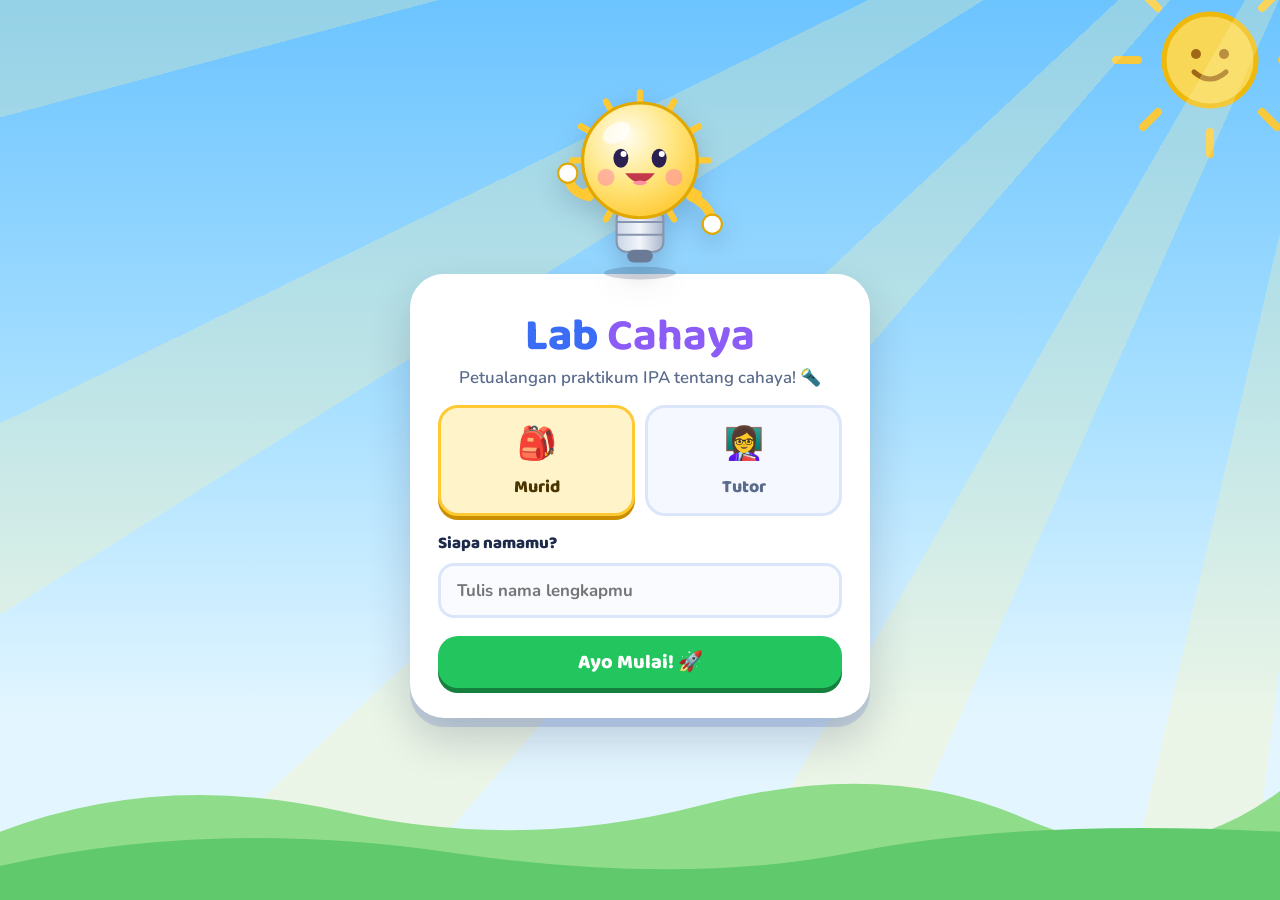
==== index.html @ dfbf9191 "Add files via upload" ====
<!doctype html>
<html lang="id"><head><meta charset="utf-8"><meta name="viewport" content="width=device-width,initial-scale=1">
<title>Masuk – Lab Cahaya</title><link rel="stylesheet" href="style.css"></head>
<body>
<div class="login"><div class="lbox">
  <div id="mas"></div>
  <div class="lcard">
    <h1 class="brandname" id="bn"></h1>
    <p class="tag">Petualangan praktikum IPA tentang cahaya! 🔦</p>
    <div class="roles">
      <button type="button" class="role on" id="tS"><span>🎒</span>Murid</button>
      <button type="button" class="role" id="tT"><span>👩‍🏫</span>Tutor</button>
    </div>
    <form id="fS">
      <label for="nama">Siapa namamu?</label>
      <input id="nama" placeholder="Tulis nama lengkapmu" required autocomplete="name">
      <div class="row"><button class="btn green big block wiggle">Ayo Mulai! 🚀</button></div>
    </form>
    <form id="fT" class="hidden">
      <label for="pw">Kata sandi tutor</label>
      <input id="pw" type="password" required>
      <p id="err" class="err"></p>
      <div class="row" style="margin-top:6px"><button class="btn big block">Masuk sebagai Tutor</button></div>
    </form>
  </div>
</div></div>
<script src="app.js"></script><script src="deco.js"></script>
<script>
DECO.scenery();
mas.innerHTML = DECO.mascot();
/* huruf melompat bergantian */
let i = 0; bn.innerHTML = [..."Lab "].map(c => `<span style="--i:${i++}">${c === " " ? "&nbsp;" : c}</span>`).join("") + "<b>" + [..."Cahaya"].map(c => `<span style="--i:${i++}">${c}</span>`).join("") + "</b>";
const u = getUser();
if (u) location.href = u.role === "tutor" ? "tutor.html" : "siswa.html";
tS.onclick = () => { tS.classList.add("on"); tT.classList.remove("on"); fS.classList.remove("hidden"); fT.classList.add("hidden"); };
tT.onclick = () => { tT.classList.add("on"); tS.classList.remove("on"); fT.classList.remove("hidden"); fS.classList.add("hidden"); };
fS.onsubmit = e => { e.preventDefault(); save("lms_user", { role: "siswa", nama: nama.value.trim() }); location.href = "siswa.html"; };
fT.onsubmit = e => {
  e.preventDefault();
  if (pw.value === CONFIG.PASSWORD_TUTOR) { save("lms_user", { role: "tutor", nama: "Tutor" }); location.href = "tutor.html"; }
  else err.textContent = "Kata sandi salah, coba lagi ya.";
};
</script></body></html>
---- style.css ----
@import url('https://fonts.googleapis.com/css2?family=Baloo+2:wght@600;700;800&family=Nunito:wght@500;700;800&display=swap');
:root{--ink:#1e2a4a;--mute:#5b6b8c;--blue:#3b6cf6;--blue-d:#2548b8;--purple:#8b5cf6;--green:#22c55e;--green-d:#15803d;--yellow:#ffc933;--yellow-d:#c98f00;--red:#ff5d73;--red-d:#c43049;--card:#fff;--line:#dbe6fb;
 --head:'Baloo 2','Trebuchet MS','Comic Sans MS',system-ui,sans-serif;--body:'Nunito','Segoe UI',system-ui,sans-serif}
*{box-sizing:border-box}
html{scroll-behavior:smooth}
body{margin:0;font-family:var(--body);font-weight:600;color:var(--ink);min-height:100vh;background:linear-gradient(180deg,#6cc4ff 0%,#a9e0ff 45%,#e3f6ff 80%);background-attachment:fixed;overflow-x:hidden;position:relative}
h1,h2,h3{font-family:var(--head);font-weight:800;margin:0;line-height:1.1}
a{color:inherit}
.hidden{display:none!important}

/* ---------- latar ---------- */
.scenery{position:fixed;inset:0;z-index:0;pointer-events:none;overflow:hidden}
.sunbox{position:absolute;top:-40px;right:-30px;opacity:.95}
.cl{position:absolute;opacity:.95;animation:drift linear infinite}
.cl.c1{top:12%;left:-200px;animation-duration:70s}
.cl.c2{top:30%;left:-200px;animation-duration:95s;animation-delay:-40s}
.cl.c3{top:6%;left:-260px;animation-duration:120s;animation-delay:-80s;opacity:.8}
@keyframes drift{to{transform:translateX(calc(100vw + 460px))}}
.beams{position:absolute;inset:-20%;background:repeating-conic-gradient(from 0deg at 92% -6%,rgba(255,244,170,.28) 0 6deg,transparent 6deg 17deg);animation:sway 14s ease-in-out infinite alternate;transform-origin:92% 0}
@keyframes sway{from{transform:rotate(-5deg)}to{transform:rotate(6deg)}}
.fl{position:absolute;bottom:-60px;animation:floatup linear infinite;opacity:0}
@keyframes floatup{0%{transform:translateY(0) rotate(0);opacity:0}10%{opacity:.8}90%{opacity:.8}100%{transform:translateY(-110vh) rotate(40deg);opacity:0}}
.hills{position:absolute;left:0;right:0;bottom:0;width:100%;height:150px}
header.appbar,main,footer.foot{position:relative;z-index:2}

/* ---------- tombol ---------- */
.btn{font-family:var(--head);font-weight:800;font-size:1.05rem;border:0;border-radius:16px;padding:11px 22px;cursor:pointer;color:#fff;background:var(--blue);box-shadow:0 5px 0 var(--blue-d);text-decoration:none;display:inline-flex;align-items:center;gap:8px;justify-content:center;transition:transform .12s,box-shadow .12s,filter .12s;line-height:1.1}
.btn:hover{filter:brightness(1.07);transform:translateY(-2px);box-shadow:0 7px 0 var(--blue-d)}
.btn:active{transform:translateY(4px);box-shadow:0 1px 0 var(--blue-d)}
.btn.green{background:var(--green);box-shadow:0 5px 0 var(--green-d)}.btn.green:hover{box-shadow:0 7px 0 var(--green-d)}.btn.green:active{box-shadow:0 1px 0 var(--green-d)}
.btn.yellow{background:var(--yellow);color:#4a3500;box-shadow:0 5px 0 var(--yellow-d)}.btn.yellow:hover{box-shadow:0 7px 0 var(--yellow-d)}.btn.yellow:active{box-shadow:0 1px 0 var(--yellow-d)}
.btn.red{background:var(--red);box-shadow:0 5px 0 var(--red-d)}
.btn.sec{background:#fff;color:var(--blue);box-shadow:0 5px 0 #b9c9f5;border:2px solid #cddbfb}
.btn.big{font-size:1.25rem;padding:15px 30px;border-radius:20px}
.btn.block{width:100%}
.btn[disabled]{filter:grayscale(.6);opacity:.65;cursor:default;transform:none}
.wiggle{animation:wiggle 2.6s ease-in-out infinite}
@keyframes wiggle{0%,86%,100%{transform:rotate(0)}90%{transform:rotate(-3deg)}94%{transform:rotate(3deg)}98%{transform:rotate(-2deg)}}

/* ---------- bilah atas ---------- */
header.appbar{display:flex;justify-content:space-between;align-items:center;gap:12px;flex-wrap:wrap;max-width:1120px;margin:14px auto 0;padding:8px 14px;background:rgba(255,255,255,.88);backdrop-filter:blur(8px);border-radius:24px;box-shadow:0 6px 0 rgba(37,72,184,.12),0 10px 28px rgba(30,42,74,.12);border:2px solid #fff;width:calc(100% - 28px)}
.logo{display:flex;align-items:center;gap:8px;font-family:var(--head);font-weight:800;font-size:1.45rem;color:var(--blue);text-decoration:none}
.logo .mascot{width:42px;height:auto}
.logo b{color:var(--purple)}
.user{display:flex;align-items:center;gap:10px}
.ava{width:40px;height:40px;border-radius:50%;display:grid;place-items:center;font-family:var(--head);font-size:1.25rem;font-weight:800;color:#fff;background:linear-gradient(135deg,var(--purple),var(--blue));border:3px solid #fff;box-shadow:0 2px 8px rgba(0,0,0,.2)}
.uname{font-family:var(--head);font-weight:700;font-size:1.05rem}
main{max-width:1120px;margin:0 auto;padding:22px 14px 90px}

/* ---------- mascot ---------- */
.mascot{display:block;overflow:visible}
.m-rays{transform-origin:80px 70px;animation:spin 18s linear infinite}
.m-body{animation:bob 2.6s ease-in-out infinite;transform-origin:80px 170px}
.m-eyes{transform-origin:80px 68px;animation:blink 4.2s infinite}
.m-armL{transform-origin:32px 104px;animation:wave 1.4s ease-in-out infinite}
.m-armR{transform-origin:128px 104px;animation:wave2 2.8s ease-in-out infinite}
.m-shadow{animation:shadow 2.6s ease-in-out infinite;transform-origin:80px 176px}
@keyframes spin{to{transform:rotate(360deg)}}
@keyframes bob{0%,100%{transform:translateY(0) scale(1,1)}50%{transform:translateY(-8px) scale(1.01,.99)}}
@keyframes blink{0%,92%,100%{transform:scaleY(1)}95%{transform:scaleY(.08)}}
@keyframes wave{0%,100%{transform:rotate(0)}50%{transform:rotate(-22deg)}}
@keyframes wave2{0%,100%{transform:rotate(0)}50%{transform:rotate(8deg)}}
@keyframes shadow{0%,100%{transform:scaleX(1);opacity:1}50%{transform:scaleX(.8);opacity:.6}}

/* ---------- gerak ilustrasi ---------- */
.a-spin{animation:spin 16s linear infinite}
.a-beam{animation:beam 1.8s ease-in-out infinite}
.a-glow{animation:beam 1.6s ease-in-out infinite;transform-box:fill-box;transform-origin:center}
@keyframes beam{0%,100%{opacity:1}50%{opacity:.55}}
.a-flow{animation:flow 1s linear infinite}
@keyframes flow{to{stroke-dashoffset:-26}}
.a-twinkle{animation:twinkle 2s ease-in-out infinite;transform-box:fill-box;transform-origin:center}
@keyframes twinkle{0%,100%{opacity:0;transform:scale(.4) rotate(0)}50%{opacity:1;transform:scale(1.2) rotate(30deg)}}
.a-wave{animation:waveX 2.2s ease-in-out infinite alternate}
@keyframes waveX{from{transform:translateX(-10px)}to{transform:translateX(6px)}}
.a-sway{animation:sway2 3.4s ease-in-out infinite alternate}
@keyframes sway2{from{transform:rotate(-3deg)}to{transform:rotate(3deg)}}
.a-bub{animation:bub 3s ease-in infinite}.a-bub.b2{animation-delay:1s}.a-bub.b3{animation-delay:2s}
@keyframes bub{0%{transform:translateY(10px);opacity:0}20%{opacity:.9}100%{transform:translateY(-52px);opacity:0}}
.rb line{animation:rbow 2.4s ease-in-out infinite;animation-delay:var(--d)}
@keyframes rbow{0%,100%{opacity:1}50%{opacity:.45}}

/* ---------- sapaan murid ---------- */
.hello{display:flex;gap:22px;align-items:center;margin:8px 0 26px;flex-wrap:wrap}
.hello .mascot{width:150px;flex:none;filter:drop-shadow(0 8px 10px rgba(30,42,74,.18))}
.bubble{position:relative;flex:1;min-width:260px;background:#fff;border-radius:28px;padding:20px 24px;box-shadow:0 6px 0 rgba(37,72,184,.12),0 14px 30px rgba(30,42,74,.12);border:3px solid #fff}
.bubble:before{content:"";position:absolute;left:-18px;top:46px;border:14px solid transparent;border-right-color:#fff;border-left:0}
.bubble h1{font-size:clamp(1.7rem,4.2vw,2.5rem);color:var(--blue)}
.bubble h1 em{font-style:normal;color:var(--purple)}
.bubble p{margin:6px 0 12px;color:var(--mute);font-size:1.08rem}
.stat3{display:flex;gap:10px;flex-wrap:wrap}
.pillstat{display:inline-flex;align-items:center;gap:8px;background:#f1f6ff;border:2px solid var(--line);border-radius:999px;padding:6px 14px;font-family:var(--head);font-weight:800;font-size:1.05rem}
.pillstat b{color:var(--blue);font-size:1.25rem}
.sech{display:inline-block;font-size:clamp(1.4rem,3vw,1.9rem);color:#fff;background:var(--blue);padding:6px 22px;border-radius:18px;box-shadow:0 5px 0 var(--blue-d);margin:0 0 10px}
.sec-sub{color:#12306e;margin:0 0 18px;font-size:1.08rem;text-shadow:0 1px 0 rgba(255,255,255,.7)}

/* ---------- kartu tema ---------- */
.cards{display:grid;grid-template-columns:repeat(auto-fill,minmax(300px,1fr));gap:24px}
.tcard{text-decoration:none;color:var(--ink);position:relative;background:#fff;border-radius:30px;overflow:hidden;box-shadow:0 8px 0 rgba(37,72,184,.14),0 18px 36px rgba(30,42,74,.16);border:4px solid #fff;display:flex;flex-direction:column;opacity:0;animation:rise .6s cubic-bezier(.2,1.2,.4,1) forwards;transition:transform .2s}
.tcard:hover{transform:translateY(-8px) rotate(-.6deg)}
.tcard:nth-child(2n):hover{transform:translateY(-8px) rotate(.6deg)}
@keyframes rise{from{opacity:0;transform:translateY(40px) scale(.94)}to{opacity:1;transform:none}}
.tart{position:relative;aspect-ratio:320/190;overflow:hidden}
.tart svg{display:block;width:100%;height:100%}
.ipa{position:absolute;left:12px;top:12px;background:var(--purple);color:#fff;font-family:var(--head);font-weight:800;border-radius:999px;padding:3px 14px;font-size:.95rem;box-shadow:0 3px 0 #5b36c4}
.num{position:absolute;right:12px;top:10px;width:38px;height:38px;border-radius:50%;background:var(--yellow);color:#4a3500;font-family:var(--head);font-weight:800;font-size:1.3rem;display:grid;place-items:center;box-shadow:0 3px 0 var(--yellow-d)}
.tbody{padding:16px 20px 20px;text-align:center;display:flex;flex-direction:column;gap:8px;flex:1}
.tbody small{color:var(--mute);font-weight:800;font-size:.95rem}
.tbody h3{font-size:1.45rem}
.dots{display:flex;justify-content:center;gap:8px;margin:2px 0}
.dot{display:flex;flex-direction:column;align-items:center;gap:2px;font-size:.78rem;color:var(--mute);font-weight:800}
.dot i{font-style:normal;width:38px;height:38px;border-radius:50%;display:grid;place-items:center;font-size:1.2rem;background:#eef3ff;border:3px dashed #b7c7ee;filter:grayscale(1);opacity:.7}
.dot.ok i{background:#d9f9e3;border:3px solid var(--green);filter:none;opacity:1;animation:pop .6s cubic-bezier(.2,1.6,.4,1)}
@keyframes pop{from{transform:scale(0)}to{transform:scale(1)}}
.pbar{height:14px;border-radius:99px;background:#e6edfb;overflow:hidden;margin-top:4px}
.pbar i{display:block;height:100%;border-radius:99px;background:repeating-linear-gradient(115deg,rgba(255,255,255,.35) 0 8px,transparent 8px 16px),linear-gradient(90deg,#34d399,#22c55e);background-size:32px 100%,100% 100%;animation:stripes 1s linear infinite;transition:width 1s}
@keyframes stripes{to{background-position:32px 0,0 0}}
.tbody .btn{margin-top:auto}
.tcard.done:after{content:"⭐ Selesai!";position:absolute;right:-34px;top:22px;transform:rotate(38deg);background:var(--green);color:#fff;font-family:var(--head);font-weight:800;padding:3px 40px;box-shadow:0 3px 8px rgba(0,0,0,.2);font-size:.85rem}

/* ---------- halaman tema ---------- */
.ttl{display:flex;gap:16px;align-items:center;margin:4px 0 18px;flex-wrap:wrap}
.ttl .tart{width:150px;border-radius:22px;border:4px solid #fff;box-shadow:0 5px 0 rgba(37,72,184,.18);flex:none}
.ttl h1{color:#1c3f87;text-shadow:0 3px 0 #fff,0 0 12px rgba(255,255,255,.8);font-size:clamp(1.6rem,4vw,2.4rem)}
.ttl small{display:block;font-family:var(--head);font-weight:800;font-size:1.05rem;color:#1c3f87}
.stepper{display:flex;gap:10px;align-items:stretch;margin-bottom:18px;flex-wrap:wrap}
.stp{flex:1;min-width:150px;display:flex;align-items:center;gap:10px;background:#fff;border:3px solid #fff;border-radius:20px;padding:10px 14px;cursor:pointer;font-family:var(--head);font-weight:800;font-size:1.05rem;color:var(--mute);box-shadow:0 5px 0 rgba(37,72,184,.14);transition:transform .15s}
.stp:hover{transform:translateY(-3px)}
.stp .sn{width:38px;height:38px;border-radius:50%;display:grid;place-items:center;background:#e6edfb;color:var(--blue);font-size:1.2rem;flex:none;position:relative}
.stp.on{background:var(--yellow);color:#3a2900;box-shadow:0 5px 0 var(--yellow-d)}
.stp.on .sn{background:#fff;color:#c98f00;animation:bob2 1.6s ease-in-out infinite}
.stp.ok .sn{background:var(--green);color:#fff}
.stp.ok .sn:after{content:"✓"}
.stp.ok .sn span{display:none}
@keyframes bob2{0%,100%{transform:scale(1)}50%{transform:scale(1.14)}}
.panel{background:#fff;border-radius:30px;border:4px solid #fff;box-shadow:0 8px 0 rgba(37,72,184,.14),0 18px 36px rgba(30,42,74,.14);padding:20px;animation:rise .45s cubic-bezier(.2,1.2,.4,1) both;opacity:1}
.panel h3{font-size:1.5rem;color:var(--blue)}
.panel .lead{margin:4px 0 14px;color:var(--mute);font-size:1.08rem}
.tv{background:#1e2a4a;border-radius:24px;padding:12px 12px 22px;position:relative;box-shadow:0 6px 0 #11182e}
.tv:after{content:"";position:absolute;left:50%;bottom:7px;width:60px;height:5px;margin-left:-30px;border-radius:9px;background:#445581}
.frame{width:100%;border:0;border-radius:14px;background:#000;aspect-ratio:16/9;min-height:260px;display:block}
.monitor{background:#1e2a4a;border-radius:24px;padding:0 0 10px;box-shadow:0 6px 0 #11182e;overflow:hidden}
.monbar{display:flex;align-items:center;gap:7px;padding:10px 16px;color:#cfe0ff;font-family:var(--head);font-weight:700}
.monbar i{width:12px;height:12px;border-radius:50%;background:#ff5d73}.monbar i:nth-child(2){background:#ffc933}.monbar i:nth-child(3){background:#22c55e}
.monbar span{margin-left:8px}
.frame.lab{aspect-ratio:auto;height:700px;border-radius:0 0 14px 14px;background:#0b1530}
.kosong{padding:28px 20px;text-align:center;background:linear-gradient(135deg,#fff7d6,#ffeaa8);border-radius:22px;border:3px dashed #f0b400;display:flex;flex-direction:column;align-items:center;gap:6px}
.kosong .mascot{width:110px}.kosong b{font-family:var(--head);font-size:1.3rem}
.hint{font-size:.95rem;color:var(--mute);margin:10px 4px 0}
.row{display:flex;gap:12px;flex-wrap:wrap;align-items:center;margin-top:18px}
.fab{position:fixed;top:50%;z-index:30;width:58px;height:58px;border-radius:18px;border:0;font-size:1.9rem;font-weight:800;color:#fff;cursor:pointer;display:grid;place-items:center;transform:translateY(-50%);transition:transform .15s,opacity .2s}
.fab.prev{left:12px;background:var(--yellow);color:#4a3500;box-shadow:0 5px 0 var(--yellow-d)}
.fab.next{right:12px;background:var(--green);box-shadow:0 5px 0 var(--green-d)}
.fab:hover{transform:translateY(-50%) scale(1.1)}
.fab[disabled]{opacity:0;pointer-events:none}
.fab.next:not([disabled]){animation:nudge 1.6s ease-in-out infinite}
@keyframes nudge{0%,100%{transform:translateY(-50%) translateX(0)}50%{transform:translateY(-50%) translateX(6px)}}

/* ---------- login ---------- */
.login{min-height:100vh;display:grid;place-items:center;padding:24px 14px 120px;position:relative;z-index:2}
.lbox{width:min(460px,100%);text-align:center}
.lbox .mascot{width:170px;margin:0 auto -14px;position:relative;z-index:2;filter:drop-shadow(0 10px 12px rgba(30,42,74,.2))}
.lcard{background:#fff;border-radius:34px;border:4px solid #fff;box-shadow:0 9px 0 rgba(37,72,184,.16),0 22px 44px rgba(30,42,74,.2);padding:34px 24px 26px;text-align:left}
.brandname{text-align:center;font-size:clamp(2rem,7vw,2.8rem);color:var(--blue)}
.brandname b{color:var(--purple)}
.brandname span{display:inline-block;animation:letter 2.4s ease-in-out infinite;animation-delay:calc(var(--i)*.1s)}
@keyframes letter{0%,60%,100%{transform:translateY(0)}30%{transform:translateY(-9px)}}
.tag{text-align:center;color:var(--mute);margin:4px 0 16px;font-size:1.05rem}
.roles{display:grid;grid-template-columns:1fr 1fr;gap:10px;margin-bottom:14px}
.role{border:3px solid var(--line);background:#f5f8ff;border-radius:20px;padding:12px 8px;cursor:pointer;font-family:var(--head);font-weight:800;font-size:1.1rem;color:var(--mute);display:flex;flex-direction:column;align-items:center;gap:2px;transition:transform .15s}
.role span{font-size:2rem}
.role:hover{transform:translateY(-3px)}
.role.on{background:#fff4c9;border-color:var(--yellow);color:#4a3500;box-shadow:0 4px 0 var(--yellow-d)}
label{font-family:var(--head);font-weight:800;font-size:1.05rem;display:block;margin:8px 0 6px}
input,select,textarea{width:100%;padding:13px 16px;border:3px solid var(--line);border-radius:16px;font-size:1.05rem;font-family:var(--body);font-weight:700;color:var(--ink);background:#f9fbff;outline:0;transition:border-color .15s,box-shadow .15s}
input:focus,textarea:focus{border-color:var(--blue);box-shadow:0 0 0 4px rgba(59,108,246,.18)}
.err{color:var(--red-d);font-weight:800;margin:8px 0 0;min-height:1.2em}
.note{font-size:.95rem;color:var(--mute)}

/* ---------- konfeti & sorakan ---------- */
.confetti{position:fixed;z-index:999;width:10px;height:16px;border-radius:3px;pointer-events:none;animation:conf 1.8s cubic-bezier(.2,.7,.3,1) forwards}
@keyframes conf{0%{transform:translate(0,0) rotate(0);opacity:1}100%{transform:translate(var(--dx),calc(var(--dy) + 340px)) rotate(var(--r));opacity:0}}
.cheer{position:fixed;left:14px;bottom:14px;z-index:998;display:flex;align-items:flex-end;gap:6px;animation:cin .5s cubic-bezier(.2,1.5,.4,1) both}
.cheer.out{animation:cout .5s ease-in forwards}
.cheer .mascot{width:90px}
.say{background:#fff;border-radius:20px;padding:10px 16px;font-family:var(--head);font-weight:800;font-size:1.15rem;color:var(--blue);box-shadow:0 5px 0 rgba(37,72,184,.18),0 10px 22px rgba(0,0,0,.18);margin-bottom:40px;max-width:230px}
@keyframes cin{from{transform:translateY(120px) scale(.6);opacity:0}to{transform:none;opacity:1}}
@keyframes cout{to{transform:translateY(120px);opacity:0}}

@media(max-width:700px){
 .fab{width:46px;height:46px;font-size:1.5rem;top:auto;bottom:16px;transform:none}.fab:hover{transform:scale(1.1)}.fab.next:not([disabled]){animation:none}
 .hello{justify-content:center;text-align:center}.hello .mascot{width:110px}.bubble:before{display:none}.stat3{justify-content:center}
 .ttl .tart{width:110px}.uname{display:none}
}
@media(prefers-reduced-motion:reduce){*,*:before,*:after{animation:none!important;transition:none!important}.tcard{opacity:1}}

.slideimg{background:#fff;border-radius:22px;padding:10px;box-shadow:0 6px 0 rgba(0,0,0,.12);text-align:center}
.slideimg img{display:block;width:100%;max-width:920px;height:auto;margin:0 auto;border-radius:16px}
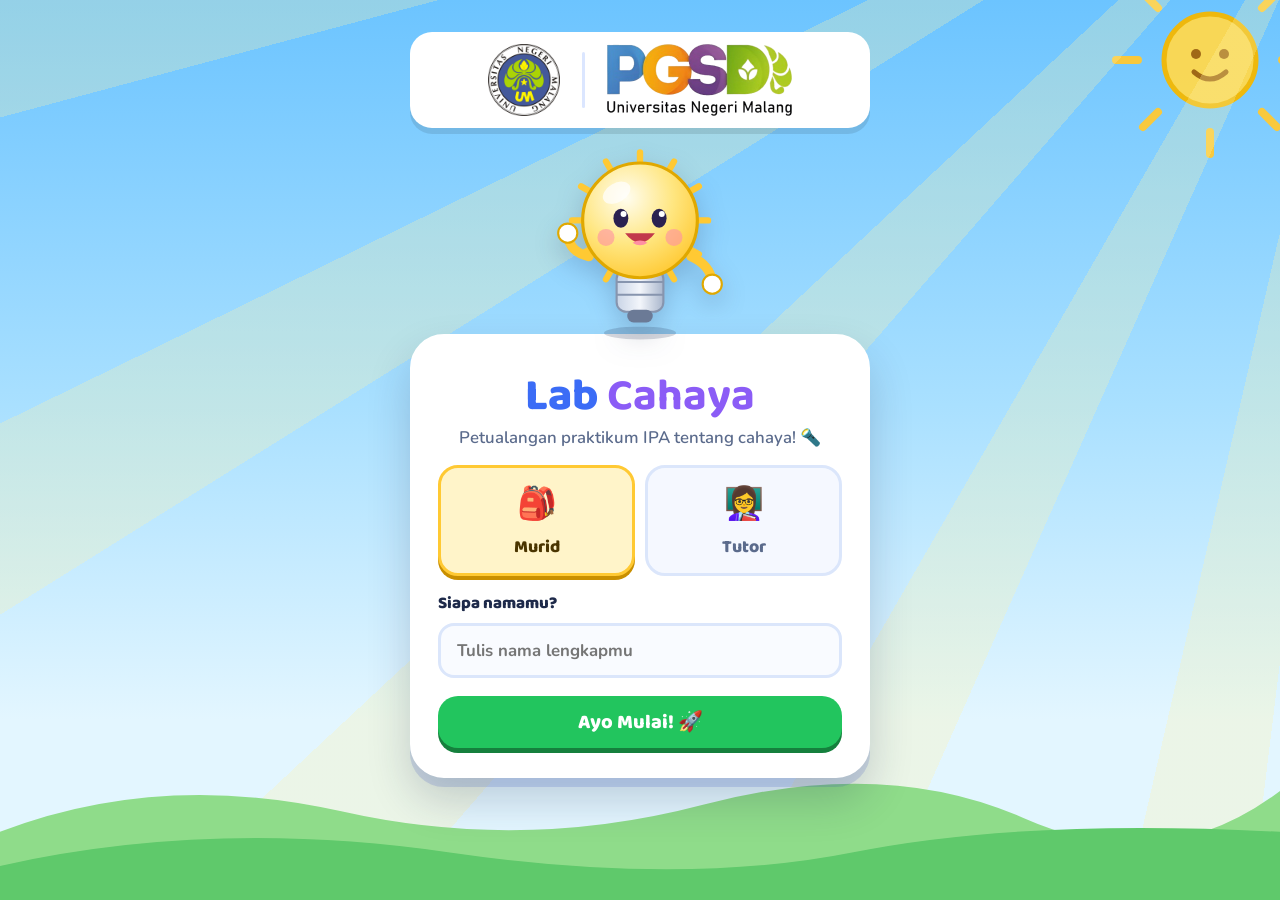
==== commit 5a87415f: "Add files via upload" ====
--- a/index.html
+++ b/index.html
@@ -3,6 +3,7 @@
 <title>Masuk – Lab Cahaya</title><link rel="stylesheet" href="style.css"></head>
 <body>
 <div class="login"><div class="lbox">
+  <div class="idbar"><img id="logoUM" alt="Logo Universitas Negeri Malang"><span class="sep"></span><img id="logoPG" alt="Logo PGSD Universitas Negeri Malang"></div>
   <div id="mas"></div>
   <div class="lcard">
     <h1 class="brandname" id="bn"></h1>
@@ -24,9 +25,10 @@
     </form>
   </div>
 </div></div>
-<script src="app.js"></script><script src="deco.js"></script>
+<script src="app.js"></script><script src="deco.js"></script><script src="logo.js"></script>
 <script>
 DECO.scenery();
+logoUM.src = LOGO_UM; logoPG.src = LOGO_PGSD;
 mas.innerHTML = DECO.mascot();
 /* huruf melompat bergantian */
 let i = 0; bn.innerHTML = [..."Lab "].map(c => `<span style="--i:${i++}">${c === " " ? "&nbsp;" : c}</span>`).join("") + "<b>" + [..."Cahaya"].map(c => `<span style="--i:${i++}">${c}</span>`).join("") + "</b>";
--- a/style.css
+++ b/style.css
@@ -196,3 +196,24 @@
 
 .slideimg{background:#fff;border-radius:22px;padding:10px;box-shadow:0 6px 0 rgba(0,0,0,.12);text-align:center}
 .slideimg img{display:block;width:100%;max-width:920px;height:auto;margin:0 auto;border-radius:16px}
+
+.pemantik{margin-top:16px;text-align:left}
+.pq{display:block;font-weight:800;margin:14px 0 6px;color:#1e2a4a}
+.pemantik textarea{width:100%;min-height:84px;border:3px solid #cfe0ff;border-radius:14px;padding:12px;font:inherit;font-size:1rem;resize:vertical;background:#fff;color:#1e2a4a}
+.pemantik textarea:focus{outline:none;border-color:#4a7bff}
+.pemantik .row{margin-top:12px}
+.pemantik .callout{margin-top:12px;border-radius:14px;padding:12px 14px;line-height:1.5;color:#1e2a4a}
+.pemantik .callout.ok{background:#dcf7e3;border:2px solid #22c55e}
+.pemantik .callout.warn{background:#fff3cc;border:2px solid #f0b400}
+.pemantik .callout.no{background:#ffe6e6;border:2px solid #ff7b7b}
+.pemantik .callout.info{background:#e5efff;border:2px solid #4a7bff}
+.pemantik .small{font-size:.85rem;opacity:.8}
+.spin{display:inline-block;width:14px;height:14px;border:3px solid #4a7bff;border-top-color:transparent;border-radius:50%;animation:sp .8s linear infinite;vertical-align:-2px}
+@keyframes sp{to{transform:rotate(360deg)}}
+.btn.gold{background:#ffc933;color:#3a2800;box-shadow:0 5px 0 #c99700}
+.idbar{display:flex;align-items:center;justify-content:center;gap:22px;flex-wrap:wrap;background:#fff;border-radius:22px;padding:12px 24px;margin:6px auto 18px;box-shadow:0 6px 0 rgba(0,0,0,.1);max-width:640px}
+.idbar img{height:72px;width:auto;display:block}
+.idbar .sep{width:3px;height:56px;background:#dbe6ff;border-radius:3px}
+.materi{background:#fff;border-radius:26px;padding:18px 20px 22px;margin:8px 0 26px;box-shadow:0 6px 0 rgba(0,0,0,.1)}
+.materi h2{margin:0 0 4px;font-family:var(--head)}
+.materi .sub{margin:0 0 12px;color:#4b5b85}
